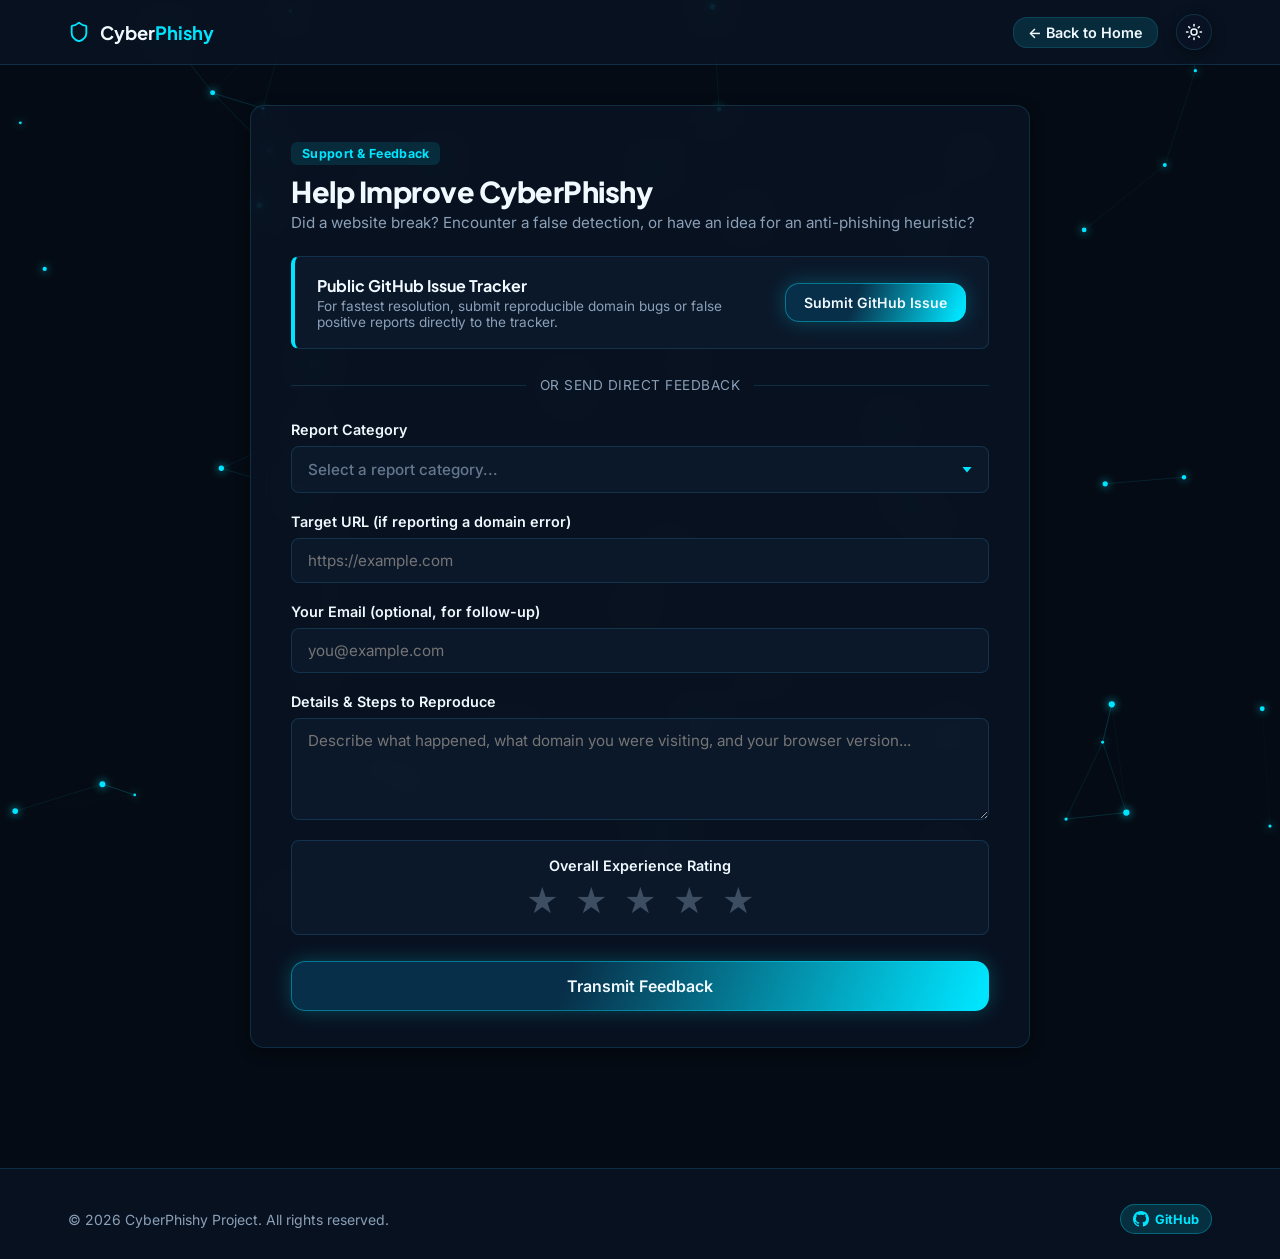
==== feedback.html @ 62467738 "Added feedback form and also linked github issues" ====
<!DOCTYPE html>
<html lang="en" data-theme="dark">
<head>
  <meta charset="UTF-8">
  <meta name="viewport" content="width=device-width, initial-scale=1.0">

  <link rel="icon" type="image/svg+xml" sizes="32x32" href="assets/shield_tab_icon.svg" />
  <title>Feedback & Bug Report — CyberPhishy</title>
  <meta name="description" content="Report false positives, extension bugs, or send feedback to the CyberPhishy developer." />

  <!-- Fonts -->
  <link rel="preconnect" href="https://fonts.googleapis.com">
  <link rel="preconnect" href="https://fonts.gstatic.com" crossorigin>
  <link href="https://fonts.googleapis.com/css2?family=Inter:wght@400;500;600&family=Plus+Jakarta+Sans:wght@600;700;800&family=JetBrains+Mono:wght@500;700&display=swap" rel="stylesheet">

  <link rel="stylesheet" href="css/style.css">
  <link rel="stylesheet" href="css/feedback.css">
</head>
<body>

  <!-- Background Canvas Animation -->
  <canvas id="node-graph-canvas"></canvas>

  <!-- Top Navigation Bar -->
  <nav class="top-nav">
    <div class="container nav-content">
      <a href="index.html" class="nav-brand">
        <svg class="icon-shield-sm" xmlns="http://www.w3.org/2000/svg" width="22" height="22" viewBox="0 0 24 24" fill="none" stroke="currentColor" stroke-width="2" stroke-linecap="round" stroke-linejoin="round">
          <path d="M20 13c0 5-3.5 7.5-7.66 8.95a1 1 0 0 1-.67-.01C7.5 20.5 4 18 4 13V6a1 1 0 0 1 1-1c2 0 4.5-1.2 6.24-2.72a1.17 1.17 0 0 1 1.52 0C14.51 3.81 17 5 19 5a1 1 0 0 1 1 1z"></path>
        </svg>
        <span>Cyber<strong>Phishy</strong></span>
      </a>

      <div class="nav-actions">
        <a href="index.html" class="nav-link">← Back to Home</a>
        <button id="theme-toggle" class="theme-toggle-btn" aria-label="Toggle theme">
          <svg class="icon icon-sun" xmlns="http://www.w3.org/2000/svg" width="18" height="18" viewBox="0 0 24 24" fill="none" stroke="currentColor" stroke-width="2" stroke-linecap="round" stroke-linejoin="round">
            <circle cx="12" cy="12" r="4"></circle>
            <path d="M12 2v2"></path>
            <path d="M12 20v2"></path>
            <path d="m4.93 4.93 1.41 1.41"></path>
            <path d="m17.66 17.66 1.41 1.41"></path>
            <path d="M2 12h2"></path>
            <path d="M20 12h2"></path>
            <path d="m6.34 17.66-1.41 1.41"></path>
            <path d="m19.07 4.93-1.41 1.41"></path>
          </svg>
          <svg class="icon icon-moon" xmlns="http://www.w3.org/2000/svg" width="18" height="18" viewBox="0 0 24 24" fill="none" stroke="currentColor" stroke-width="2" stroke-linecap="round" stroke-linejoin="round">
            <path d="M12 3a6 6 0 0 0 9 9 9 9 0 1 1-9-9Z"></path>
          </svg>
        </button>
      </div>
    </div>
  </nav>

  <main class="container feedback-container">
    <div class="feedback-card">
      <div class="feedback-header">
        <span class="topic-tag">Support & Feedback</span>
        <h2>Help Improve CyberPhishy</h2>
        <p class="section-subtext">Did a website break? Encounter a false detection, or have an idea for an anti-phishing heuristic?</p>
      </div>

      <!-- Quick Issue Hub -->
      <div class="github-hub-box">
        <div class="hub-text">
          <h4>Public GitHub Issue Tracker</h4>
          <p>For fastest resolution, submit reproducible domain bugs or false positive reports directly to the tracker.</p>
        </div>
        <a href="https://github.com/shraddha-o8/CyberPhishy-/issues/new" target="_blank" rel="noopener noreferrer" class="btn btn-shimmer">
          <span class="btn-text">Submit GitHub Issue</span>
        </a>
      </div>

      <div class="divider-text"><span>or send direct feedback</span></div>

      <!-- Enhanced Feedback Form -->
      <form class="feedback-form" action="https://formspree.io/f/mzepjeya" method="POST">

        <!-- Smooth Custom Animated Dropdown -->
        <div class="form-group">
          <label for="feedback-category-input">Report Category</label>
          <input type="hidden" id="feedback-category-input" name="category" required />

          <div class="custom-select-container" id="custom-category-select">
            <button type="button" class="custom-select-trigger" aria-haspopup="listbox" aria-expanded="false">
              <span class="selected-value placeholder">Select a report category...</span>
              <span class="select-chevron"></span>
            </button>

            <div class="custom-select-menu" role="listbox">
              <div class="menu-group-label">Threat & Accuracy Reports</div>
              <div class="custom-option" role="option" data-value="false-positive">
                <span class="opt-icon">🛡️</span> False Positive (Legitimate site blocked)
              </div>
              <div class="custom-option" role="option" data-value="false-negative">
                <span class="opt-icon">⚠️</span> False Negative (Phishing link was missed)
              </div>

              <div class="menu-group-label">Technical & Experience</div>
              <div class="custom-option" role="option" data-value="bug">
                <span class="opt-icon">🐛</span> Extension Bug / UI Glitch
              </div>
              <div class="custom-option" role="option" data-value="performance">
                <span class="opt-icon">⚡</span> Slowdown / Performance Issue
              </div>
              <div class="custom-option" role="option" data-value="suggestion">
                <span class="opt-icon">💡</span> Feature Suggestion
              </div>
              <div class="custom-option" role="option" data-value="other">
                <span class="opt-icon">💬</span> Other Inquiry
              </div>
            </div>
          </div>
        </div>

        <div class="form-group">
          <label for="feedback-url">Target URL (if reporting a domain error)</label>
          <input type="text" id="feedback-url" name="target_url" placeholder="https://example.com" />
        </div>

        <div class="form-group">
          <label for="feedback-email">Your Email (optional, for follow-up)</label>
          <input type="email" id="feedback-email" name="email" placeholder="you@example.com" />
        </div>

        <div class="form-group">
          <label for="feedback-details">Details & Steps to Reproduce</label>
          <textarea id="feedback-details" name="details" rows="4" placeholder="Describe what happened, what domain you were visiting, and your browser version..." required></textarea>
        </div>

        <!-- 5-Star Overall Rating Widget -->
        <div class="form-group rating-group">
          <label>Overall Experience Rating</label>
          <div class="star-rating">
            <input type="radio" id="star-5" name="rating" value="5" />
            <label for="star-5" title="5 Stars - Outstanding">★</label>

            <input type="radio" id="star-4" name="rating" value="4" />
            <label for="star-4" title="4 Stars - Very Good">★</label>

            <input type="radio" id="star-3" name="rating" value="3" />
            <label for="star-3" title="3 Stars - Average">★</label>

            <input type="radio" id="star-2" name="rating" value="2" />
            <label for="star-2" title="2 Stars - Needs Improvement">★</label>

            <input type="radio" id="star-1" name="rating" value="1" />
            <label for="star-1" title="1 Star - Poor">★</label>
          </div>
        </div>

        <button type="submit" class="btn btn-shimmer submit-btn">
          <span class="btn-text">Transmit Feedback</span>
        </button>
      </form>
    </div>
  </main>

  <!-- Footer -->
  <footer class="site-footer">
    <div class="container footer-content">
      <p>&copy; 2026 CyberPhishy Project. All rights reserved.</p>
      <a href="https://github.com/shraddha-o8" target="_blank" rel="noopener noreferrer" class="banner-badge" style="text-decoration: none;">
        <svg class="github-icon" viewBox="0 0 24 24" width="16" height="16" fill="currentColor">
          <path d="M12 0C5.37 0 0 5.37 0 12c0 5.31 3.435 9.795 8.205 11.385.6.105.825-.255.825-.57 0-.285-.015-1.23-.015-2.235-3.015.555-3.795-.735-4.035-1.41-.135-.345-.72-1.41-1.23-1.695-.42-.225-1.02-.78-.015-.795.945-.015 1.62.87 1.845 1.23 1.08 1.815 2.805 1.305 3.495.99.105-.78.42-1.305.765-1.605-2.67-.3-5.46-1.335-5.46-5.925 0-1.305.465-2.385 1.23-3.225-.12-.3-.54-1.53.12-3.18 0 0 1.005-.315 3.3 1.23.96-.27 1.98-.405 3-.405s2.04.135 3 .405c2.295-1.56 3.3-1.23 3.3-1.23.66 1.65.24 2.88.12 3.18.765.84 1.23 1.905 1.23 3.225 0 4.605-2.805 5.625-5.475 5.925.435.375.81 1.095.81 2.22 0 1.605-.015 2.895-.015 3.3 0 .315.225.69.825.57A12.02 12.02 0 0024 12c0-6.63-5.37-12-12-12z"/>
        </svg>
        <span>GitHub</span>
      </a>
    </div>
  </footer>

  <script src="js/index.js"></script>
  <script src="js/theme.js"></script>
  <script src="js/feedback.js"></script>
</body>
</html>
---- css/style.css ----
/* ==========================================================================
   Design System: Deep Midnight Tech Blue & Glowing Cyan
   ========================================================================== */
:root {
  --bg-main: #e2eaf3;
  --bg-card: rgba(255, 255, 255, 0.85);
  --bg-card-subtle: rgba(226, 234, 243, 0.65);
  --border-color: rgba(14, 116, 144, 0.18);
  --border-hover: #0284c7;
  --text-main: #0b1526;
  --text-muted: #475569;
  --accent-color: #0284c7;
  --accent-light: rgba(2, 132, 199, 0.12);
  --accent-cyan: #0099cc;
  --shadow-sm: 0 4px 12px rgba(11, 21, 38, 0.05);
  --shadow-md: 0 10px 25px rgba(2, 132, 199, 0.1);

  --font-heading: 'Plus Jakarta Sans', -apple-system, sans-serif;
  --font-body: 'Inter', -apple-system, sans-serif;
  --radius: 14px;
}

[data-theme="dark"] {
  --bg-main: #050b14;
  --bg-card: rgba(10, 20, 36, 0.75);
  --bg-card-subtle: rgba(16, 29, 50, 0.6);
  --border-color: rgba(56, 189, 248, 0.16);
  --border-hover: #00e5ff;
  --text-main: #f0f9ff;
  --text-muted: #8ba0b8;
  --accent-color: #00e5ff;
  --accent-light: rgba(0, 229, 255, 0.12);
  --accent-cyan: #00e5ff;
  --shadow-sm: 0 4px 14px rgba(0, 0, 0, 0.4);
  --shadow-md: 0 12px 30px rgba(0, 229, 255, 0.12);
}

/* ==========================================================================
   Base Styles
   ========================================================================== */
* {
  box-sizing: border-box;
  margin: 0;
  padding: 0;
}

body {
  background-color: var(--bg-main);
  color: var(--text-main);
  font-family: var(--font-body);
  position: relative;
  min-height: 100vh;
  display: flex;
  flex-direction: column;
  overflow-x: hidden;
  transition: background-color 0.3s ease, color 0.3s ease;
}

#node-graph-canvas {
  position: fixed;
  top: 0;
  left: 0;
  width: 100vw;
  height: 100vh;
  z-index: 0;
  pointer-events: none;
  display: block;
}

.container {
  max-width: 1200px;
  width: 100%;
  margin: 0 auto;
  padding: 0 28px;
  position: relative;
  z-index: 1;
}

main.container {
  flex: 1;
  padding-bottom: 60px;
}

/* ==========================================================================
   Top Navigation Bar
   ========================================================================== */
.top-nav {
  position: sticky;
  top: 0;
  z-index: 100;
  background: var(--bg-card);
  border-bottom: 1px solid var(--border-color);
  backdrop-filter: blur(14px);
  -webkit-backdrop-filter: blur(14px);
}

.nav-content {
  display: flex;
  justify-content: space-between;
  align-items: center;
  height: 64px;
}

.nav-brand {
  display: flex;
  align-items: center;
  gap: 10px;
  font-family: var(--font-heading);
  font-size: 1.15rem;
  font-weight: 700;
  color: var(--text-main);
  text-decoration: none;
}

.nav-brand strong {
  color: var(--accent-cyan);
}

.icon-shield-sm {
  color: var(--accent-cyan);
}

.nav-actions {
  display: flex;
  align-items: center;
  gap: 18px;
}

.nav-link {
  font-size: 0.9rem;
  font-weight: 600;
  color: var(--text-main);
  text-decoration: none;
  padding: 6px 14px;
  border-radius: var(--radius);
  background-color: var(--accent-light);
  border: 1px solid var(--border-color);
  transition: all 0.2s ease;
}

.nav-link:hover {
  border-color: var(--accent-cyan);
  color: var(--accent-cyan);
  transform: translateY(-1px);
}

.theme-toggle-btn {
  background-color: var(--bg-card);
  border: 1px solid var(--border-color);
  color: var(--text-main);
  padding: 8px;
  border-radius: 50%;
  cursor: pointer;
  display: flex;
  align-items: center;
  justify-content: center;
  box-shadow: var(--shadow-sm);
  transition: all 0.2s ease;
}

.theme-toggle-btn:hover {
  border-color: var(--accent-cyan);
  transform: translateY(-2px);
  box-shadow: 0 0 12px rgba(0, 229, 255, 0.3);
}

[data-theme="light"] .icon-sun { display: none; }
[data-theme="light"] .icon-moon { display: block; }
[data-theme="dark"] .icon-sun { display: block; }
[data-theme="dark"] .icon-moon { display: none; }

/* ==========================================================================
   Header & Hero
   ========================================================================== */
.site-header {
  text-align: center;
  padding: 50px 0 35px;
  margin-bottom: 20px;
  position: relative;
  z-index: 1;
}

.header-title {
  display: flex;
  align-items: center;
  justify-content: center;
  gap: 12px;
  margin-bottom: 8px;
}

.icon-shield {
  color: var(--accent-cyan);
  filter: drop-shadow(0 0 12px rgba(0, 229, 255, 0.45));
}

.site-header h1 {
  font-family: var(--font-heading);
  font-size: 2.75rem;
  font-weight: 800;
  color: var(--text-main);
  letter-spacing: -0.5px;
}

.hero-tagline {
  font-family: 'JetBrains Mono', monospace;
  font-size: 1.25rem;
  font-weight: 500;
  margin: 12px 0 8px;
  min-height: 1.6em;
  display: flex;
  align-items: center;
  justify-content: center;
  color: var(--text-main);
}

.typewriter-cursor {
  display: inline-block;
  color: var(--accent-cyan);
  font-weight: 700;
  margin-left: 3px;
  animation: blinkCursor 0.8s infinite;
}

@keyframes blinkCursor {
  0%, 100% { opacity: 1; }
  50% { opacity: 0; }
}

.hero-subtext {
  color: var(--text-muted);
  font-size: 1.05rem;
  max-width: 680px;
  margin: 0 auto;
}

.controls-section {
  display: flex;
  gap: 16px;
  margin-bottom: 30px;
  flex-wrap: wrap;
}

.btn {
  display: inline-flex;
  align-items: center;
  justify-content: center;
  gap: 8px;
  padding: 13px 28px;
  border-radius: var(--radius);
  font-family: var(--font-body);
  font-size: 1rem;
  font-weight: 600;
  cursor: pointer;
  text-decoration: none;
  position: relative;
  overflow: hidden;
  transition: all 0.3s ease;
}

.btn-shimmer {
  background: linear-gradient(110deg, #0284c7 45%, #38bdf8 55%, #0284c7);
  background-size: 200% 100%;
  color: #ffffff;
  border: 1px solid rgba(255, 255, 255, 0.25);
  box-shadow: 0 4px 16px rgba(2, 132, 199, 0.3);
  animation: shimmerMove 3.5s infinite linear;
}

[data-theme="dark"] .btn-shimmer {
  background: linear-gradient(110deg, #082f49 20%, #00e5ff 50%, #082f49 80%);
  background-size: 200% 100%;
  color: #f0f9ff;
  border: 1px solid rgba(0, 229, 255, 0.4);
  box-shadow: 0 0 20px rgba(0, 229, 255, 0.25);
}

@keyframes shimmerMove {
  0% { background-position: 200% 0; }
  100% { background-position: -200% 0; }
}

.btn-shimmer:hover {
  transform: translateY(-2px);
  box-shadow: 0 0 25px rgba(0, 229, 255, 0.45);
}

/* ==========================================================================
   Section Headers
   ========================================================================== */
.section-title {
  margin-bottom: 24px;
}

.section-title h2 {
  font-family: var(--font-heading);
  font-size: 1.5rem;
  font-weight: 700;
  color: var(--text-main);
  letter-spacing: -0.3px;
}

.section-subtext {
  color: var(--text-muted);
  font-size: 0.95rem;
  margin-top: 4px;
}

/* ==========================================================================
   Bento Box Layout
   ========================================================================== */
.bento-grid {
  display: grid;
  grid-template-columns: repeat(3, 1fr);
  gap: 20px;
}

.bento-span-2 {
  grid-column: span 2;
}

.term-card {
  background-color: var(--bg-card);
  border: 1px solid var(--border-color);
  border-radius: var(--radius);
  padding: 26px;
  display: flex;
  flex-direction: column;
  justify-content: space-between;
  gap: 14px;
  box-shadow: var(--shadow-sm);
  backdrop-filter: blur(12px);
  -webkit-backdrop-filter: blur(12px);
  transition: all 0.25s ease;
}

.term-card:hover {
  border-color: var(--accent-cyan);
  transform: translateY(-3px);
  box-shadow: var(--shadow-md);
}

.card-top-row {
  display: flex;
  justify-content: space-between;
  align-items: center;
}

.term-card h3 {
  font-family: var(--font-heading);
  font-size: 1.2rem;
  font-weight: 700;
  color: var(--text-main);
}

.topic-tag {
  display: inline-block;
  padding: 4px 11px;
  background-color: var(--accent-light);
  color: var(--accent-cyan);
  border-radius: 6px;
  font-size: 0.78rem;
  font-weight: 700;
  letter-spacing: 0.3px;
}

.card-status-badge {
  font-size: 0.72rem;
  font-weight: 700;
  text-transform: uppercase;
  color: #10b981;
  background: rgba(16, 185, 129, 0.1);
  border: 1px solid rgba(16, 185, 129, 0.25);
  padding: 3px 8px;
  border-radius: 6px;
}

.short-def {
  color: var(--text-main);
  font-size: 0.95rem;
  line-height: 1.6;
}

.layman-def {
  color: var(--text-muted);
  font-size: 0.88rem;
  background-color: var(--bg-card-subtle);
  padding: 14px;
  border-radius: 8px;
  border-left: 3px solid var(--accent-cyan);
  line-height: 1.5;
}

.layman-def code {
  font-family: 'JetBrains Mono', monospace;
  font-size: 0.82rem;
  background: rgba(0, 0, 0, 0.15);
  padding: 2px 5px;
  border-radius: 4px;
  color: var(--accent-cyan);
}

[data-theme="light"] .layman-def code {
  background: rgba(0, 0, 0, 0.05);
  color: var(--accent-color);
}

/* ==========================================================================
   Multi-Column Grids for Compliance & FAQs
   ========================================================================== */
.privacy-grid {
  display: grid;
  grid-template-columns: repeat(3, 1fr);
  gap: 20px;
}

.faq-grid {
  display: grid;
  grid-template-columns: repeat(2, 1fr);
  gap: 20px;
}

/* ==========================================================================
   Support Action Banner (Constrained Width & Centered)
   ========================================================================== */
.support-banner {
  margin-top: 32px;
  max-width: 860px;
  margin-left: auto;
  margin-right: auto;
  background-color: var(--bg-card);
  border: 1px solid var(--border-color);
  border-radius: var(--radius);
  padding: 24px 30px;
  display: flex;
  justify-content: space-between;
  align-items: center;
  gap: 20px;
  box-shadow: var(--shadow-sm);
  backdrop-filter: blur(12px);
  -webkit-backdrop-filter: blur(12px);
}

.support-banner h3 {
  font-family: var(--font-heading);
  font-size: 1.15rem;
  font-weight: 700;
  margin-bottom: 4px;
  color: var(--text-main);
}

.support-banner p {
  color: var(--text-muted);
  font-size: 0.9rem;
}

.support-banner .btn {
  white-space: nowrap;
  flex-shrink: 0;
}

/* ==========================================================================
   Footer & Badge
   ========================================================================== */
.site-footer {
  padding: 35px 0 25px;
  color: var(--text-muted);
  font-size: 0.875rem;
  margin-top: 60px;
  border-top: 1px solid var(--border-color);
  background: var(--bg-card);
  backdrop-filter: blur(12px);
  -webkit-backdrop-filter: blur(12px);
  position: relative;
  z-index: 1;
}

.footer-content {
  display: flex;
  justify-content: space-between;
  align-items: center;
  flex-wrap: wrap;
  gap: 16px;
}

.banner-badge {
  display: inline-flex;
  align-items: center;
  gap: 6px;
  padding: 6px 12px;
  border-radius: 9999px;
  font-weight: 700;
  font-size: 0.8rem;
  background: rgba(0, 229, 255, 0.15);
  color: var(--accent-cyan);
  border: 1px solid rgba(0, 229, 255, 0.3);
  transition: all 0.2s ease;
}

.banner-badge:hover {
  transform: translateY(-2px);
  border-color: var(--accent-cyan);
  box-shadow: 0 0 12px rgba(0, 229, 255, 0.3);
}

.github-icon {
  fill: currentColor;
}

[data-theme="light"] .banner-badge {
  background: rgba(2, 132, 199, 0.1);
  color: var(--accent-color);
  border-color: rgba(2, 132, 199, 0.25);
}

[data-theme="light"] .banner-badge:hover {
  box-shadow: 0 0 12px rgba(2, 132, 199, 0.25);
}

/* ==========================================================================
   Responsive Breakpoints
   ========================================================================== */
@media (max-width: 1024px) {
  .bento-grid, .privacy-grid {
    grid-template-columns: repeat(2, 1fr);
  }
  .bento-span-2 {
    grid-column: span 2;
  }
}

@media (max-width: 768px) {
  .site-header {
    padding: 35px 0 20px;
  }
  .site-header h1 {
    font-size: 2rem;
  }
  .controls-section {
    flex-direction: column;
    gap: 10px;
  }
  .btn {
    width: 100%;
  }
  .bento-grid, .privacy-grid, .faq-grid {
    grid-template-columns: 1fr;
  }
  .bento-span-2 {
    grid-column: span 1;
  }
  .support-banner {
    flex-direction: column;
    text-align: center;
    padding: 24px;
  }
  .footer-content {
    flex-direction: column;
    text-align: center;
  }
}
---- css/feedback.css ----
/* ==========================================================================
   Feedback Page Dedicated Styles
   ========================================================================== */
.feedback-container {
  padding-top: 40px;
  padding-bottom: 60px;
  display: flex;
  justify-content: center;
}

.feedback-card {
  width: 100%;
  max-width: 780px;
  background-color: var(--bg-card);
  border: 1px solid var(--border-color);
  border-radius: var(--radius);
  padding: 36px 40px;
  box-shadow: var(--shadow-sm);
  backdrop-filter: blur(14px);
  -webkit-backdrop-filter: blur(14px);
}

.feedback-header {
  margin-bottom: 24px;
}

.feedback-header h2 {
  font-family: var(--font-heading);
  font-size: 1.8rem;
  font-weight: 800;
  color: var(--text-main);
  margin-top: 8px;
  letter-spacing: -0.5px;
}

/* GitHub Quick Hub Card */
.github-hub-box {
  display: flex;
  justify-content: space-between;
  align-items: center;
  gap: 20px;
  padding: 18px 22px;
  background-color: var(--bg-card-subtle);
  border: 1px solid var(--border-color);
  border-left: 4px solid var(--accent-cyan);
  border-radius: 8px;
  margin-bottom: 24px;
}

.hub-text h4 {
  font-family: var(--font-heading);
  color: var(--text-main);
  font-size: 1rem;
  font-weight: 700;
  margin-bottom: 2px;
}

.hub-text p {
  color: var(--text-muted);
  font-size: 0.85rem;
}

.github-hub-box .btn {
  white-space: nowrap;
  flex-shrink: 0;
  font-size: 0.88rem;
  padding: 10px 18px;
}

/* Visual Divider */
.divider-text {
  display: flex;
  align-items: center;
  text-align: center;
  margin: 28px 0;
  color: var(--text-muted);
  font-size: 0.85rem;
  text-transform: uppercase;
  letter-spacing: 0.5px;
}

.divider-text::before,
.divider-text::after {
  content: '';
  flex: 1;
  border-bottom: 1px solid var(--border-color);
}

.divider-text span {
  padding: 0 14px;
}

/* Form Controls */
.feedback-form {
  display: flex;
  flex-direction: column;
  gap: 20px;
}

.form-group {
  display: flex;
  flex-direction: column;
  gap: 8px;
  position: relative;
}

.form-group label {
  font-size: 0.9rem;
  font-weight: 600;
  color: var(--text-main);
}

.form-group input,
.form-group textarea {
  width: 100%;
  padding: 12px 16px;
  background-color: var(--bg-card-subtle);
  border: 1px solid var(--border-color);
  border-radius: 8px;
  color: var(--text-main);
  font-family: var(--font-body);
  font-size: 0.95rem;
  outline: none;
  transition: border-color 0.25s cubic-bezier(0.16, 1, 0.3, 1), box-shadow 0.25s cubic-bezier(0.16, 1, 0.3, 1);
}

.form-group input:focus,
.form-group textarea:focus {
  border-color: var(--accent-cyan);
  box-shadow: 0 0 14px rgba(0, 229, 255, 0.25);
}

/* ==========================================================================
   Smooth Animated Custom Dropdown Component
   ========================================================================== */
.custom-select-container {
  position: relative;
  width: 100%;
}

.custom-select-trigger {
  width: 100%;
  padding: 13px 16px;
  background-color: var(--bg-card-subtle);
  border: 1px solid var(--border-color);
  border-radius: 8px;
  color: var(--text-main);
  font-family: var(--font-body);
  font-size: 0.95rem;
  font-weight: 500;
  display: flex;
  justify-content: space-between;
  align-items: center;
  cursor: pointer;
  outline: none;
  transition: border-color 0.25s ease, box-shadow 0.25s ease, background-color 0.2s ease;
}

.custom-select-trigger:hover {
  border-color: var(--border-hover);
  background-color: rgba(2, 132, 199, 0.04);
}

.custom-select-container.open .custom-select-trigger {
  border-color: var(--accent-cyan);
  box-shadow: 0 0 16px rgba(0, 229, 255, 0.25);
}

.selected-value.placeholder {
  color: var(--text-muted);
  opacity: 0.7;
}

/* Chevron smooth rotation */
.select-chevron {
  width: 10px;
  height: 6px;
  background-color: var(--accent-cyan);
  clip-path: polygon(100% 0%, 0 0%, 50% 100%);
  transition: transform 0.3s cubic-bezier(0.34, 1.56, 0.64, 1);
}

.custom-select-container.open .select-chevron {
  transform: rotate(180deg);
}

/* Dropdown Menu Popup - Smooth Scale & Fade */
.custom-select-menu {
  position: absolute;
  top: calc(100% + 8px);
  left: 0;
  width: 100%;
  background-color: var(--bg-card);
  border: 1px solid var(--border-color);
  border-radius: 10px;
  box-shadow: var(--shadow-md), 0 10px 30px rgba(0, 0, 0, 0.25);
  backdrop-filter: blur(16px);
  -webkit-backdrop-filter: blur(16px);
  z-index: 50;
  padding: 8px;
  max-height: 320px;
  overflow-y: auto;

  /* Initial hidden state */
  opacity: 0;
  visibility: hidden;
  transform: translateY(-8px) scale(0.98);
  transform-origin: top center;
  transition: opacity 0.22s cubic-bezier(0.16, 1, 0.3, 1),
              transform 0.22s cubic-bezier(0.16, 1, 0.3, 1),
              visibility 0.22s;
}

.custom-select-container.open .custom-select-menu {
  opacity: 1;
  visibility: visible;
  transform: translateY(0) scale(1);
}

.menu-group-label {
  font-size: 0.75rem;
  font-weight: 700;
  text-transform: uppercase;
  color: var(--accent-cyan);
  padding: 8px 10px 4px;
  letter-spacing: 0.5px;
}

.custom-option {
  padding: 10px 12px;
  border-radius: 6px;
  color: var(--text-main);
  font-size: 0.92rem;
  font-weight: 500;
  display: flex;
  align-items: center;
  gap: 10px;
  cursor: pointer;
  transition: background-color 0.18s ease, color 0.18s ease, transform 0.15s ease;
}

.custom-option:hover {
  background-color: var(--accent-light);
  color: var(--accent-cyan);
  transform: translateX(4px);
}

.custom-option.selected {
  background-color: var(--accent-light);
  color: var(--accent-cyan);
  font-weight: 700;
}

/* ==========================================================================
   5-Star Rating Component
   ========================================================================== */
.rating-group {
  background-color: var(--bg-card-subtle);
  border: 1px solid var(--border-color);
  padding: 16px 20px;
  border-radius: 8px;
  align-items: center;
}

.rating-group label:first-child {
  font-size: 0.9rem;
  font-weight: 600;
  color: var(--text-main);
  margin-bottom: 4px;
}

.star-rating {
  display: flex;
  flex-direction: row-reverse;
  justify-content: center;
  gap: 8px;
}

.star-rating input[type="radio"] {
  display: none;
}

.star-rating label {
  font-size: 2rem;
  color: var(--text-muted);
  opacity: 0.4;
  cursor: pointer;
  transition: transform 0.15s cubic-bezier(0.34, 1.56, 0.64, 1), color 0.2s ease, opacity 0.2s ease;
  line-height: 1;
  padding: 0 4px;
}

.star-rating label:hover,
.star-rating label:hover ~ label {
  color: var(--accent-cyan);
  opacity: 0.9;
  transform: scale(1.22);
  text-shadow: 0 0 12px rgba(0, 229, 255, 0.5);
}

.star-rating input[type="radio"]:checked ~ label {
  color: var(--accent-cyan);
  opacity: 1;
  text-shadow: 0 0 14px rgba(0, 229, 255, 0.6);
}

[data-theme="light"] .star-rating label:hover,
[data-theme="light"] .star-rating label:hover ~ label,
[data-theme="light"] .star-rating input[type="radio"]:checked ~ label {
  color: #0284c7;
  text-shadow: 0 0 10px rgba(2, 132, 199, 0.35);
}

/* ==========================================================================
   Submit Button Smooth Transitions
   ========================================================================== */
.submit-btn {
  width: 100%;
  padding: 14px;
  margin-top: 6px;
  transition: transform 0.25s cubic-bezier(0.16, 1, 0.3, 1), box-shadow 0.25s cubic-bezier(0.16, 1, 0.3, 1), filter 0.2s ease;
}

.submit-btn:hover {
  transform: translateY(-3px) scale(1.01);
  box-shadow: 0 0 30px rgba(0, 229, 255, 0.5);
}

.submit-btn:active {
  transform: translateY(-1px) scale(0.99);
  filter: brightness(0.95);
}

@media (max-width: 768px) {
  .feedback-card {
    padding: 24px 20px;
  }
  .github-hub-box {
    flex-direction: column;
    text-align: center;
  }
  .star-rating label {
    font-size: 1.75rem;
  }
}
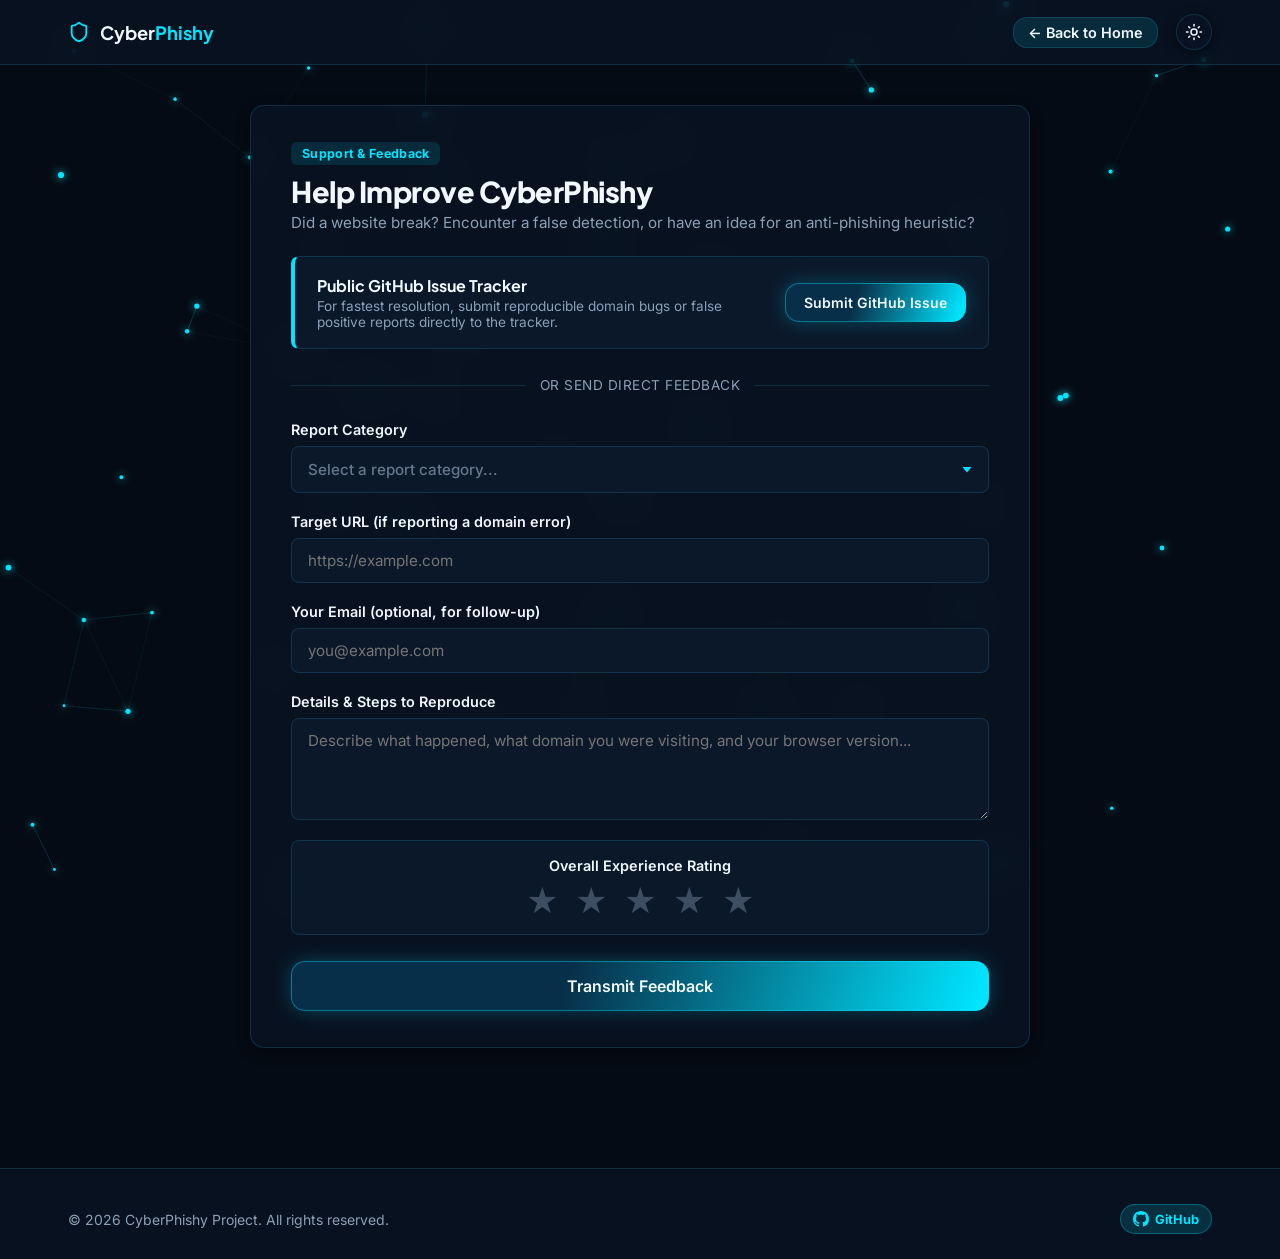
==== commit 34317955: "Fix GitHub issue link in feedback.html" ====
--- a/feedback.html
+++ b/feedback.html
@@ -67,7 +67,7 @@
           <h4>Public GitHub Issue Tracker</h4>
           <p>For fastest resolution, submit reproducible domain bugs or false positive reports directly to the tracker.</p>
         </div>
-        <a href="https://github.com/shraddha-o8/CyberPhishy-/issues/new" target="_blank" rel="noopener noreferrer" class="btn btn-shimmer">
+        <a href="https://github.com/shraddha-o8/CyberPhishy/issues/new" target="_blank" rel="noopener noreferrer" class="btn btn-shimmer">
           <span class="btn-text">Submit GitHub Issue</span>
         </a>
       </div>
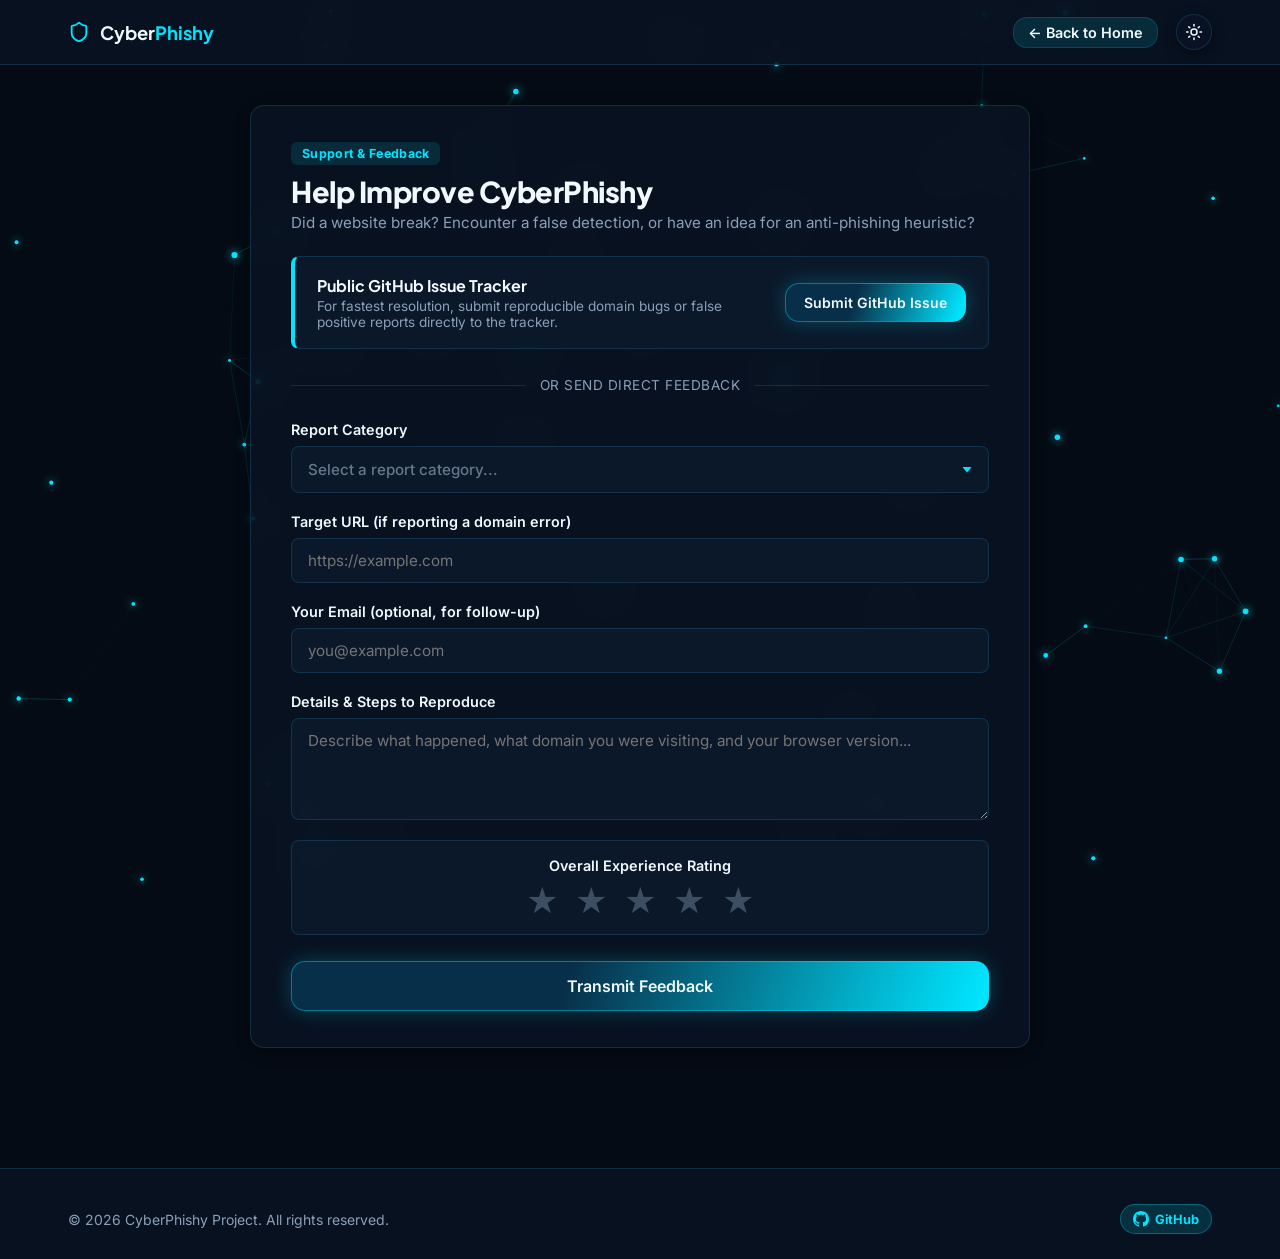
==== commit 2526f13b: "#5 added tab icon" ====
--- a/feedback.html
+++ b/feedback.html
@@ -4,7 +4,7 @@
   <meta charset="UTF-8">
   <meta name="viewport" content="width=device-width, initial-scale=1.0">
 
-  <link rel="icon" type="image/svg+xml" sizes="32x32" href="assets/shield_tab_icon.svg" />
+  <link rel="icon" type="image/svg+xml" sizes="32x32" href="assets/cyberphishy_tab_icon.svg" />
   <title>Feedback & Bug Report — CyberPhishy</title>
   <meta name="description" content="Report false positives, extension bugs, or send feedback to the CyberPhishy developer." />
 
